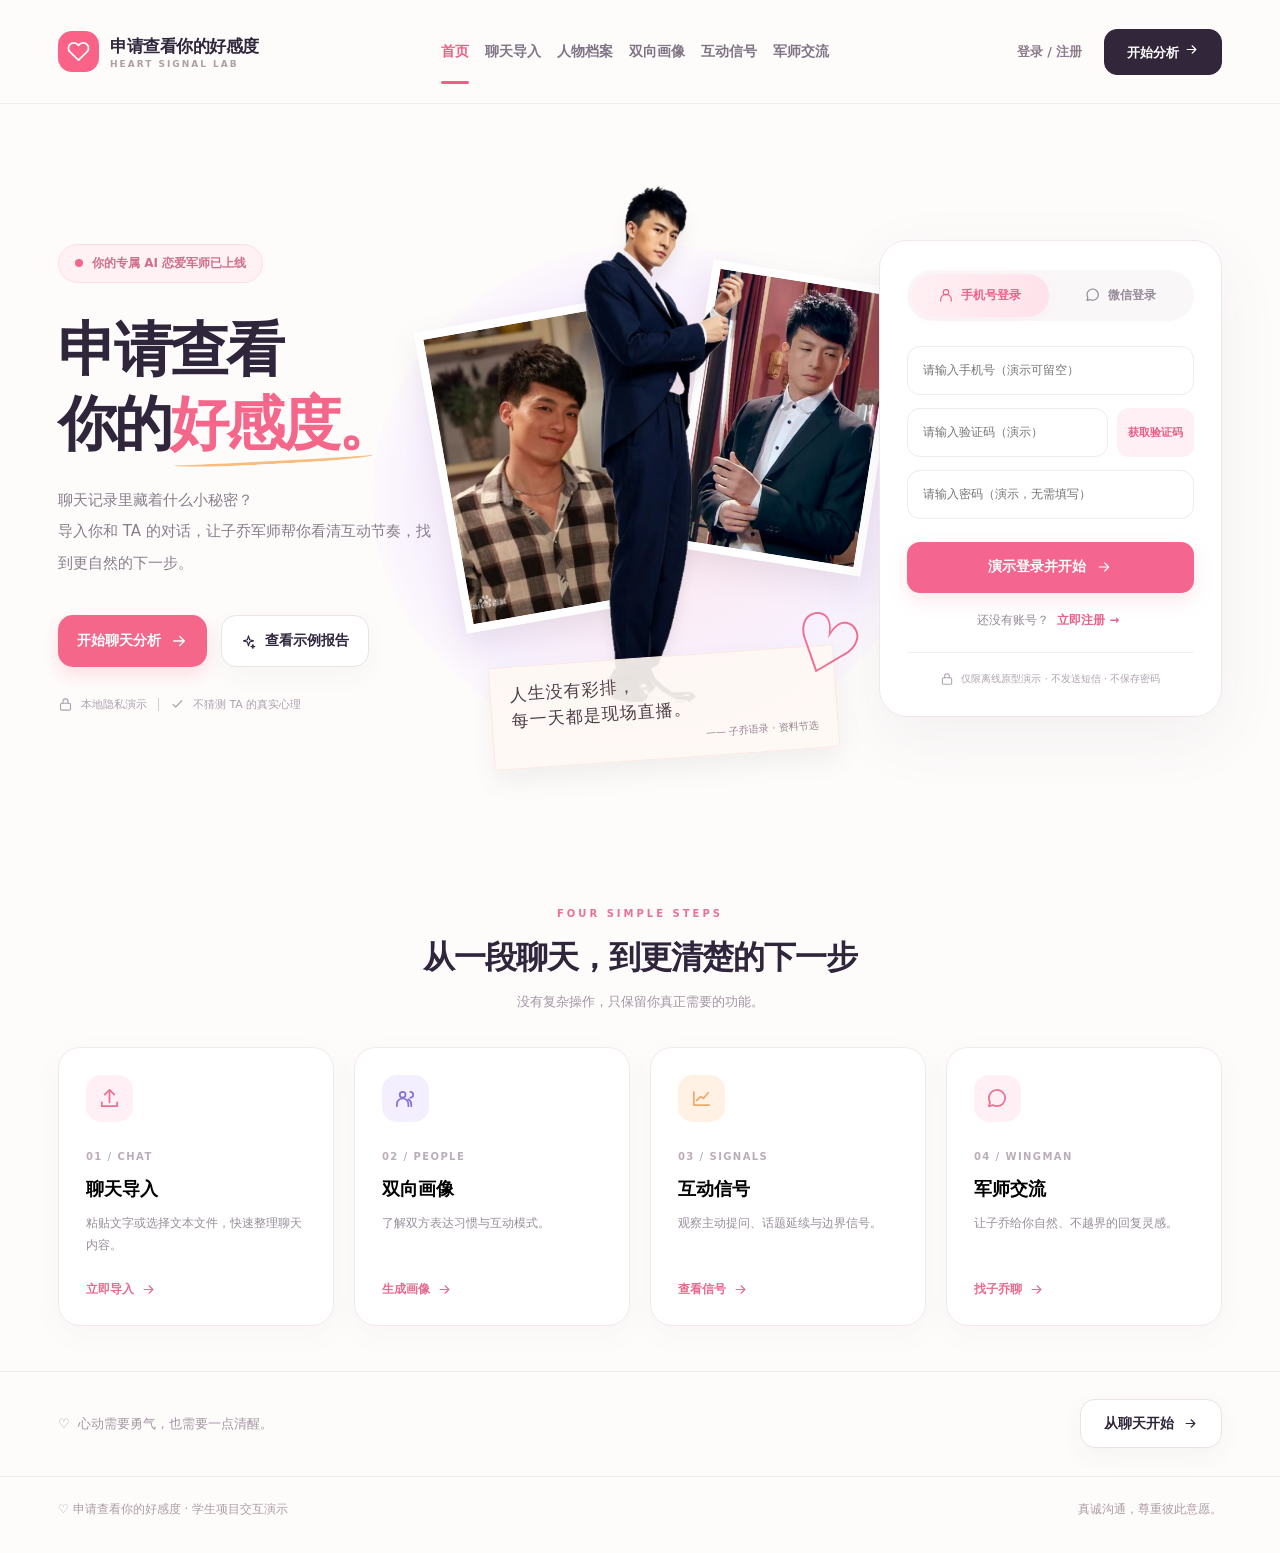
==== docs/index.html @ 42675499 "feat: deploy V6 frontend to GitHub Pages" ====
<!doctype html>
<html lang="zh-CN">
<head>
  <meta charset="UTF-8" />
  <meta name="viewport" content="width=device-width, initial-scale=1.0" />
  <meta name="theme-color" content="#fff9f4" />
  <meta name="description" content="申请查看你的好感度｜用温柔又清醒的方式，读懂聊天里的互动信号。" />
  <title>申请查看你的好感度 · 人物档案三段式 V6</title>
  <link rel="stylesheet" href="styles.css" />
  <link rel="stylesheet" href="refinement.css" />
  <link rel="stylesheet" href="wizard.css" />
</head>
<body>
  <div class="background-blobs" aria-hidden="true"><span></span><span></span><span></span></div>
  <div id="app"></div>
  <div id="toast" class="toast" role="status" aria-live="polite"></div>
  <script src="app.js"></script>
</body>
</html>
---- docs/styles.css ----
:root{--bg:#fff9f4;--paper:#fffdfb;--white:#fff;--ink:#30243a;--muted:#897e8c;--pink:#f76889;--pink-dark:#e84e75;--pale-pink:#ffedf2;--violet:#7964dc;--pale-violet:#f0edff;--peach:#ffede2;--yellow:#ffe49e;--line:#eee6e7;--green:#2e987c;--green-bg:#eaf9f2;--danger:#d75862;--danger-bg:#fff0f0;--shadow:0 22px 65px rgba(88,52,82,.085);--soft-shadow:0 9px 28px rgba(85,53,86,.06);--radius:24px}
*{box-sizing:border-box}html{scroll-behavior:smooth}body{margin:0;min-height:100vh;background:var(--bg);font-family:Inter,"SF Pro Display","PingFang SC","Microsoft YaHei",system-ui,sans-serif;color:var(--ink);-webkit-font-smoothing:antialiased}button,input,textarea,select{font:inherit}button{cursor:pointer}a{text-decoration:none;color:inherit}button:focus-visible,a:focus-visible,input:focus-visible,textarea:focus-visible,select:focus-visible{outline:3px solid #b6a8ff;outline-offset:3px}::selection{background:#ffd5df;color:#442238}.background-blobs{position:fixed;inset:0;z-index:-1;pointer-events:none;overflow:hidden}.background-blobs span{position:absolute;border-radius:50%;filter:blur(55px);opacity:.46}.background-blobs span:nth-child(1){width:430px;height:430px;background:#ffe2d7;top:-160px;right:-80px}.background-blobs span:nth-child(2){width:380px;height:380px;background:#e8e4ff;top:480px;left:-220px}.background-blobs span:nth-child(3){width:360px;height:360px;background:#fff0bc;bottom:-240px;right:10%}.site-header{height:86px;display:flex;align-items:center;justify-content:space-between;gap:24px;max-width:1240px;padding:0 28px;margin:auto}.brand{display:flex;align-items:center;gap:11px;font-size:17px;font-weight:900;letter-spacing:-.5px;white-space:nowrap}.brand-icon{height:41px;width:41px;border-radius:15px;display:grid;place-items:center;background:#fa6387;color:#fff;box-shadow:0 6px 15px #f7688947;transform:rotate(-8deg)}.brand small{display:block;font-size:9px;font-weight:900;letter-spacing:2.6px;color:#b19ea5;margin-top:1px}.nav-links{display:flex;gap:35px;align-items:center;color:#716477;font-size:13px;font-weight:700}.nav-links button{border:0;background:transparent;color:inherit;font-weight:700;padding:8px 0}.nav-links button:hover{color:var(--pink)}.nav-action{border:1px solid var(--ink);background:var(--ink);color:white;border-radius:14px;padding:12px 22px;font-size:13px;font-weight:800;transition:.2s}.nav-action:hover{transform:translateY(-2px);box-shadow:0 8px 18px #30243a30}.max{max-width:1240px;padding:0 28px;margin:0 auto}.hero{min-height:627px;display:grid;grid-template-columns:1.04fr .96fr;align-items:center;gap:25px;padding-top:34px;padding-bottom:55px}.eyebrow{display:inline-flex;align-items:center;gap:9px;background:#fff0e9;border:1px solid #ffded5;padding:9px 15px;border-radius:50px;color:#ca6b6d;font-size:12px;font-weight:800;letter-spacing:.8px}.tiny-dot{height:8px;width:8px;background:var(--pink);border-radius:50%}.hero h1{font-size:clamp(48px,5.25vw,77px);font-weight:950;line-height:1.24;letter-spacing:-3px;margin:26px 0 19px}.hero h1 .special{display:inline-block;color:var(--pink);position:relative}.special:after{content:"";position:absolute;left:3%;right:3%;height:9px;border-radius:50%;border-bottom:4px solid #f8bd7e;bottom:-6px;transform:rotate(-3deg)}.hero p{max-width:495px;font-size:16px;line-height:2.08;color:#776f7b;margin:0 0 30px}.hero-ctas{display:flex;gap:13px;align-items:center;flex-wrap:wrap}.btn{border:0;display:inline-flex;align-items:center;justify-content:center;gap:9px;border-radius:15px;padding:14px 23px;font-size:14px;font-weight:850;min-height:49px;transition:transform .2s,box-shadow .2s,background .2s;white-space:nowrap}.btn:hover:not(:disabled){transform:translateY(-2px)}.btn:disabled{opacity:.45;cursor:not-allowed}.btn-primary{background:var(--pink);color:#fff;box-shadow:0 8px 18px #f7688933}.btn-primary:hover{background:var(--pink-dark);box-shadow:0 12px 25px #f7688955}.btn-dark{background:var(--ink);color:#fff}.btn-white{border:1px solid #ede2e5;background:#fff;color:var(--ink);box-shadow:var(--soft-shadow)}.btn-soft{background:var(--pale-violet);color:#5a47b1}.btn-outline{border:1px solid #e4dce2;background:transparent;color:#756978}.btn-sm{padding:9px 14px;font-size:12px;min-height:36px;border-radius:11px}.hero-proof{display:flex;align-items:center;gap:12px;margin-top:31px;color:#998d98;font-size:12px}.proof-stars{display:flex;gap:5px;color:#e9aa42}.hero-art{height:520px;position:relative;display:flex;align-items:center;justify-content:center}.hero-stage{position:absolute;width:90%;height:89%;background:#f4eaff;border-radius:48% 52% 42% 58%/49% 38% 62% 51%;transform:rotate(7deg);top:32px;right:10px}.hero-dots{position:absolute;inset:10px;background-image:radial-gradient(#e2c8d8 1.5px,transparent 1.5px);background-size:22px 22px;mask-image:linear-gradient(110deg,transparent 16%,black 80%);opacity:.35}.hero-visual-card{position:absolute;width:320px;height:382px;border-radius:28px;box-shadow:0 28px 65px #4e2a5430;background:var(--white);transform:rotate(-6deg);top:67px;left:calc(50% - 160px);padding:22px;z-index:2}.hero-visual-top{display:flex;align-items:center;justify-content:space-between;padding-bottom:15px;border-bottom:1px dashed #f0e8ea}.mini-signal{background:var(--green-bg);color:var(--green);padding:5px 9px;border-radius:8px;font-size:10px;font-weight:800}.hero-bubbles{display:flex;flex-direction:column;gap:12px;padding:25px 0 12px}.bubble{font-size:12px;line-height:1.6;border-radius:14px;padding:12px 14px;max-width:88%;font-weight:600}.bubble.left{align-self:flex-start;background:#f7f3f8;color:#726475;border-bottom-left-radius:4px}.bubble.right{align-self:flex-end;background:#fbe4ed;color:#ab4166;border-bottom-right-radius:4px}.bubble-note{font-size:10px;color:#9a8c99;text-align:center;margin-top:3px}.float-note{position:absolute;z-index:5;box-shadow:0 13px 36px #6d476f28;background:#fff;border:1px solid #fff3f4;border-radius:17px;padding:13px 17px;display:flex;align-items:center;gap:11px;font-size:12px;font-weight:800}.float-note.top{top:33px;right:-11px;transform:rotate(7deg)}.float-note.bottom{bottom:35px;left:-10px;transform:rotate(5deg)}.float-icon{display:grid;place-items:center;background:var(--pale-pink);color:var(--pink);width:33px;height:33px;border-radius:11px}.hero-star{position:absolute;font-size:30px;color:#f5a63c;z-index:4}.hero-star.one{top:12%;left:7%}.hero-star.two{bottom:13%;right:2%;color:#ec82a3;font-size:40px}.mascot-hero{position:absolute;width:215px;height:213px;z-index:4;right:-20px;bottom:21px;filter:drop-shadow(0 16px 10px #c98ba23f)}.section{padding-top:56px;padding-bottom:62px}.section-title{text-align:center;margin:0 0 38px}.section-title .kicker,.kicker{color:var(--pink);letter-spacing:3px;text-transform:uppercase;font-size:11px;font-weight:900}.section-title h2{font-size:clamp(27px,3vw,38px);letter-spacing:-1.5px;margin:12px 0}.section-title p{font-size:14px;color:var(--muted);line-height:1.8}.feature-grid{display:grid;grid-template-columns:repeat(3,1fr);gap:18px}.feature-card{background:#fff;border:1px solid #f1e8e9;border-radius:24px;padding:30px;min-height:228px;box-shadow:var(--soft-shadow)}.feature-symbol{width:52px;height:52px;border-radius:17px;display:grid;place-items:center;margin-bottom:26px}.feature-symbol.pink{background:var(--pale-pink);color:var(--pink)}.feature-symbol.purple{background:var(--pale-violet);color:var(--violet)}.feature-symbol.orange{background:#fff0d8;color:#e9a13e}.feature-card h3{font-size:18px;margin:0 0 10px}.feature-card p{font-size:13px;line-height:1.85;color:var(--muted);margin:0}.process-panel{background:#31243c;border-radius:32px;margin-top:80px;min-height:255px;color:#fff;display:grid;grid-template-columns:1.1fr 1.4fr;align-items:center;gap:35px;padding:42px 53px;position:relative;overflow:hidden}.process-panel:after{content:"♡";position:absolute;right:-10px;bottom:-117px;font-size:260px;color:#fff1;transform:rotate(-15deg)}.process-panel h3{font-size:28px;line-height:1.5;margin:10px 0}.process-panel p{font-size:12px;color:#d1c5d7;line-height:1.9;margin:0}.process-steps{display:flex;align-items:center;gap:9px;position:relative;z-index:2;justify-content:flex-end}.process-step{border:1px solid #ffffff26;background:#ffffff12;border-radius:15px;min-width:106px;padding:15px 12px;color:#fff;font-size:12px;font-weight:800}.process-step span{display:block;color:#e48fad;font-size:11px;margin-bottom:11px}.process-arrow{color:#f6a5b5}.privacy-band{display:flex;gap:17px;align-items:center;background:#fff2eb;border:1px solid #ffded4;border-radius:19px;padding:19px 24px;margin-top:36px}.privacy-band .privacy-icon{color:#d77f64}.privacy-band strong{font-size:13px}.privacy-band p{margin:4px 0 0;font-size:12px;color:#997b7c;line-height:1.6}.footer{border-top:1px solid #efe4e2;padding:24px 0 35px;margin-top:60px;color:#ab9ca4;font-size:12px}.footer .max{display:flex;align-items:center;justify-content:space-between;gap:15px}.workspace-shell{max-width:1280px;margin:30px auto 0;padding:0 28px;display:grid;grid-template-columns:240px 1fr;gap:25px;align-items:start;min-height:670px}.sidebar{background:#fff;border:1px solid #f1e7e9;box-shadow:var(--soft-shadow);border-radius:24px;padding:24px 14px;position:sticky;top:18px}.sidebar-title{font-size:10px;font-weight:900;letter-spacing:1.8px;color:#b4a9b0;padding:0 14px;margin-bottom:17px}.step-list{display:flex;flex-direction:column;gap:5px}.step-link{width:100%;border:0;background:transparent;display:flex;align-items:center;gap:11px;text-align:left;padding:14px 13px;color:#8d8290;border-radius:13px;font-size:13px;font-weight:760}.step-link .step-icon{height:32px;width:32px;border-radius:11px;display:grid;place-items:center;background:#faf6f7;color:#a69aaa;flex:none}.step-link.active{background:#ffecf1;color:#df527b}.step-link.active .step-icon{background:#fff;color:#ec638d}.step-link:hover:not(.active){background:#faf7fa;color:#604d65}.sidebar-sep{height:1px;background:#f1e9ea;margin:21px 14px}.sidebar-mascot{background:linear-gradient(145deg,#f2edff,#ffeef2);padding:15px;border-radius:19px;margin:0 3px}.sidebar-mascot .mascot-svg{width:100px;height:100px;display:block;margin:-2px auto 0}.sidebar-mascot strong{font-size:13px;display:block;text-align:center}.sidebar-mascot p{font-size:11px;color:#8a738b;text-align:center;line-height:1.6;margin:6px 0}.workspace-main{min-width:0;animation:fadeUp .34s ease}.page-heading{display:flex;justify-content:space-between;align-items:flex-start;gap:20px;margin:8px 0 25px}.page-heading h1{font-size:32px;letter-spacing:-1.4px;line-height:1.3;margin:9px 0 8px}.page-heading p{font-size:13px;color:var(--muted);line-height:1.8;margin:0}.page-heading .eyebrow{font-size:10px;padding:7px 11px;letter-spacing:.6px}.page-heading-right{display:flex;align-items:center;gap:8px;flex-wrap:wrap;justify-content:flex-end}.panel{background:#fff;border:1px solid #f0e6e8;border-radius:24px;box-shadow:var(--soft-shadow);padding:25px}.panel h2,.panel h3{letter-spacing:-.3px}.panel-header{display:flex;align-items:center;justify-content:space-between;gap:12px;margin-bottom:18px}.panel-header h2{font-size:16px;margin:0}.panel-header small{font-size:11px;color:#a69ba6}.layout-2{display:grid;grid-template-columns:1.55fr 1fr;gap:19px}.layout-2.equal{grid-template-columns:repeat(2,minmax(0,1fr))}.stack{display:flex;flex-direction:column;gap:19px}.pill{display:inline-flex;align-items:center;gap:6px;padding:7px 11px;border-radius:99px;background:#f7f3f7;color:#8c7e8e;font-size:11px;font-weight:780}.pill.green{background:var(--green-bg);color:var(--green)}.pill.pink{background:var(--pale-pink);color:var(--pink-dark)}.pill.purple{background:var(--pale-violet);color:#6c54c9}.pill.orange{background:#fff2dd;color:#ba7e2e}.pill.red{background:var(--danger-bg);color:var(--danger)}.field{display:flex;flex-direction:column;gap:7px}.field label{font-size:12px;font-weight:800;color:#766c77}.field input,.field select{border:1px solid #e9e1e7;background:#fff;border-radius:11px;padding:12px 13px;color:var(--ink);min-width:0;outline:none;transition:border .2s}.field input:focus,.field select:focus,.editor:focus{border-color:#be9fff;box-shadow:0 0 0 3px #be9fff24}.field-grid{display:grid;grid-template-columns:repeat(2,minmax(0,1fr));gap:15px;margin-bottom:19px}.import-tabs{display:flex;gap:8px;margin-bottom:14px}.tab{border:0;background:#f7f5f8;color:#9b8fa0;font-size:12px;font-weight:800;border-radius:11px;padding:10px 14px}.tab.active{background:var(--pale-pink);color:var(--pink-dark)}.editor{display:block;resize:vertical;width:100%;min-height:268px;background:#fffaf9;border:1.5px dashed #eccfd9;border-radius:16px;padding:18px;color:#544755;font-size:13px;line-height:1.9;outline:none}.editor::placeholder{color:#b7a9ad}.editor-footer{display:flex;justify-content:space-between;align-items:center;gap:10px;margin-top:12px;flex-wrap:wrap}.editor-footer small{color:#ab9daa;font-size:11px}.file-label{display:inline-flex;align-items:center;gap:6px;border:1px solid #eee3e7;border-radius:10px;padding:10px 13px;font-size:12px;font-weight:800;cursor:pointer;color:#6f6074;background:#fff}.file-label:hover{background:#fff4f7}.upload-file{position:absolute;opacity:0;width:1px;height:1px}.import-actions{display:flex;justify-content:flex-end;gap:10px;align-items:center;margin-top:20px;flex-wrap:wrap}.helper{font-size:12px;line-height:1.8;color:#968894}.preview-messages{display:flex;flex-direction:column;gap:13px;min-height:215px}.preview-chat{max-width:85%;display:flex;flex-direction:column;gap:5px}.preview-chat.self{align-self:flex-end;align-items:flex-end}.preview-chat.other{align-self:flex-start}.preview-chat .who{color:#ad9faa;font-size:10px}.preview-chat .say{font-size:12px;line-height:1.7;padding:10px 13px;background:#f6f3fa;border-radius:13px;border-bottom-left-radius:4px;word-break:break-word}.preview-chat.self .say{background:#ffe9f1;border-bottom-left-radius:13px;border-bottom-right-radius:4px}.no-data{text-align:center;padding:43px 15px;color:#a596a5;font-size:12px;line-height:1.7}.no-data .empty-icon{width:47px;height:47px;margin:0 auto 11px;display:grid;place-items:center;background:#f8f3f8;border-radius:15px}.info-note{border-radius:14px;background:#f7f5fe;color:#7d7098;padding:14px;font-size:11px;line-height:1.8;display:flex;gap:10px}.info-note .note-icon{flex:none;color:#8b78d8}.info-note.red{background:#fff1f1;color:#bb616b}.result-banner{border-radius:22px;padding:24px;background:linear-gradient(115deg,#f8eefe,#fff2ed);display:flex;justify-content:space-between;align-items:center;gap:15px;overflow:hidden}.result-banner .main{font-size:18px;font-weight:900}.result-banner p{font-size:12px;line-height:1.8;color:#8b758e;margin:5px 0 0}.result-banner .heart-sticker{font-size:56px;line-height:1;color:#eb78a1;transform:rotate(15deg)}.portrait-grid{display:grid;grid-template-columns:1fr 1fr;gap:20px}.portrait-card{background:#fff;border:1px solid #f0e6e8;box-shadow:var(--soft-shadow);border-radius:24px;overflow:hidden}.portrait-top{height:164px;position:relative;display:flex;align-items:center;justify-content:center}.portrait-top.me{background:#eeeafe}.portrait-top.them{background:#ffe9ec}.portrait-avatar{height:102px;width:102px;border:6px solid #ffffffac;border-radius:50%;display:grid;place-items:center;font-size:55px;box-shadow:0 7px 22px #553b6925}.portrait-card .portrait-info{padding:22px 23px 26px}.portrait-name{display:flex;justify-content:space-between;align-items:center;gap:9px;margin-bottom:5px}.portrait-name h2{font-size:20px;margin:0}.portrait-sub{color:#9c8e9b;font-size:12px;margin:0 0 18px}.metric-row{display:flex;align-items:center;justify-content:space-between;border-top:1px solid #f3eef0;padding:11px 0;color:#7b707e;font-size:12px}.metric-row b{color:#493a50;font-size:13px}.tag-row{display:flex;gap:7px;flex-wrap:wrap;margin-top:14px}.insight-strip{background:#fff7ea;border:1px solid #ffebc8;border-radius:19px;padding:18px 21px;font-size:12px;line-height:1.9;color:#8d7154;display:flex;gap:13px}.insight-strip strong{color:#674a35}.circle-block{display:flex;align-items:center;justify-content:center;flex-direction:column;gap:8px;padding:18px 0 5px}.score-ring{width:175px;height:175px;display:grid;place-items:center;border-radius:50%;background:conic-gradient(var(--pink) calc(var(--score)*1%),#f7edf2 0);position:relative}.score-ring::before{content:"";position:absolute;inset:15px;background:#fff;border-radius:50%}.score-center{position:relative;text-align:center}.score-center b{font-size:58px;letter-spacing:-3px;line-height:1;color:#3b2d43}.score-center small{color:#ab9aa9;font-weight:900;font-size:16px}.score-center span{display:block;font-size:11px;color:#a499a2;margin-top:8px}.ring-label{font-size:11px;color:#9c8d9b;text-align:center;line-height:1.7}.tiny-metrics{display:grid;grid-template-columns:repeat(3,1fr);gap:7px;margin-top:14px}.tiny-metric{background:#fbf8fa;border-radius:14px;padding:14px 7px;text-align:center}.tiny-metric b{display:block;font-size:21px}.tiny-metric span{color:#a297a2;font-size:10px}.bar-item{margin:0 0 18px}.bar-head{display:flex;justify-content:space-between;align-items:center;font-size:12px;color:#786d7d;margin:0 0 9px}.bar-head b{color:#54465b}.bar-track{height:9px;background:#f5f0f3;border-radius:99px;overflow:hidden}.bar-fill{height:100%;border-radius:99px;background:linear-gradient(90deg,#ffb6c7,#f76889);transition:width .5s ease}.bar-fill.violet{background:linear-gradient(90deg,#b5a7f9,#7964dc)}.bar-fill.orange{background:linear-gradient(90deg,#f9d58e,#edae55)}.bar-fill.green{background:linear-gradient(90deg,#9adccc,#50b197)}.signal-list{display:flex;flex-direction:column;gap:12px}.signal-item{border:1px solid #f1e9ec;border-radius:17px;padding:16px;display:flex;gap:12px}.signal-icon{height:35px;width:35px;flex:none;display:grid;place-items:center;border-radius:11px;background:#eaf9f2;color:var(--green)}.signal-icon.warn{background:#fff2e3;color:#ca8950}.signal-icon.red{background:#fff0f0;color:#d75862}.signal-item strong{display:block;font-size:13px;margin:0 0 5px}.signal-item p{font-size:11px;color:#958796;line-height:1.8;margin:0}.quote-box{border-left:3px solid #ed91b1;margin-top:9px;padding:7px 12px;background:#fff9fb;font-size:12px;color:#8f647b;border-radius:0 8px 8px 0;line-height:1.7;word-break:break-word}.muted{color:var(--muted)}.timeline{display:grid;grid-template-columns:repeat(3,minmax(0,1fr));gap:16px;margin-top:18px}.timeline-step{border-radius:19px;border:1px solid #eee6ea;background:white;padding:19px;position:relative}.timeline-step:not(:last-child):after{content:"→";position:absolute;right:-14px;top:47%;color:#bcaab7;z-index:2;font-size:20px}.timeline-step .num{font-weight:950;font-size:11px;color:#e087a4;letter-spacing:1px}.timeline-step h3{font-size:16px;margin:10px 0}.timeline-step p{font-size:11px;line-height:1.8;color:#9b8d9a;margin:0}.response-card{border:1px solid #f0e6ea;border-radius:16px;padding:17px;margin:0 0 13px;background:#fff;transition:.2s}.response-card:hover{border-color:#eea5be;background:#fffafc}.response-head{display:flex;align-items:center;justify-content:space-between;gap:9px;margin-bottom:9px}.response-card p{font-size:13px;line-height:1.9;color:#5c4e5e;margin:0 0 11px;word-break:break-word}.response-foot{display:flex;align-items:center;justify-content:space-between;gap:12px}.response-foot small{font-size:11px;color:#a498a5;line-height:1.6}.advisor-layout{display:grid;grid-template-columns:minmax(0,1fr) 270px;gap:19px}.chat-panel{background:#fff;box-shadow:var(--soft-shadow);border:1px solid #f0e6e8;border-radius:25px;overflow:hidden;display:flex;flex-direction:column;min-height:640px}.chat-topbar{display:flex;align-items:center;gap:12px;border-bottom:1px solid #f4ebed;padding:17px 20px}.avatar-small{height:43px;width:43px;border-radius:13px;background:#ffedf4;display:grid;place-items:center;font-size:27px}.chat-topbar h3{margin:0 0 4px;font-size:14px}.chat-topbar p{margin:0;font-size:10px;color:#a497a5}.chat-topbar .online{height:7px;width:7px;background:#72bba5;border-radius:50%;display:inline-block;margin-right:5px}.chat-scroll{flex:1;max-height:470px;overflow-y:auto;padding:25px 24px;display:flex;flex-direction:column;gap:16px;background:linear-gradient(#fffdfc,#fff)}.chat-msg{display:flex;align-items:flex-end;gap:9px;max-width:87%}.chat-msg.me{align-self:flex-end;flex-direction:row-reverse}.chat-msg.bot{align-self:flex-start}.chat-msg .speaker{display:grid;place-items:center;border-radius:10px;height:33px;width:33px;flex:none;background:#fff0f3;font-size:20px}.chat-msg.me .speaker{background:#f0edff}.chat-msg .message{font-size:12px;line-height:1.85;padding:14px 16px;background:#f8f5f8;color:#544958;border-radius:17px;border-bottom-left-radius:4px;white-space:pre-wrap;word-break:break-word}.chat-msg.me .message{background:#fce4ed;color:#763c56;border-radius:17px;border-bottom-right-radius:4px}.chat-composer{border-top:1px solid #f3eaee;padding:17px 20px;background:#fff}.quick-questions{display:flex;gap:7px;overflow:auto;padding-bottom:13px;scrollbar-width:thin}.quick-questions button{white-space:nowrap;border:1px solid #eee3e9;background:#fff;color:#857786;border-radius:50px;padding:8px 11px;font-size:11px}.quick-questions button:hover{background:#ffedf2;color:#df527b}.composer-row{display:flex;gap:9px}.composer-input{flex:1;border:1px solid #eee3e9;background:#fffbfc;border-radius:12px;padding:13px;font-size:12px;outline:none;min-width:0}.composer-input:focus{border-color:#ee9fb7}.send-btn{height:43px;width:46px;border:0;background:var(--pink);color:white;border-radius:12px;display:grid;place-items:center}.advisor-profile{background:linear-gradient(155deg,#f5efff,#ffecf2);border:1px solid #efdded;border-radius:24px;padding:22px;text-align:center}.advisor-profile .mascot-svg{width:170px;height:170px}.advisor-profile h3{margin:7px 0 4px;font-size:19px}.advisor-profile .title{font-size:11px;color:#a286a3}.advisor-profile p{font-size:12px;color:#8c7e90;line-height:1.9}.advisor-profile .motto{display:inline-block;color:#bb6282;background:#fff9;border-radius:12px;padding:10px 14px;font-size:11px;font-weight:800;line-height:1.7}.advisor-hints{background:#fff;border:1px solid #f0e6e8;border-radius:22px;padding:21px;margin-top:17px;font-size:12px;line-height:1.8;color:#8d8091}.advisor-hints h3{font-size:14px;margin:0 0 9px;color:var(--ink)}.toast{position:fixed;bottom:26px;left:50%;transform:translate(-50%,30px);opacity:0;pointer-events:none;z-index:1000;color:#fff;background:#34273e;padding:12px 19px;border-radius:14px;font-size:12px;font-weight:800;box-shadow:0 13px 35px #3928443d;transition:opacity .24s,transform .24s}.toast.show{opacity:1;transform:translate(-50%,0)}.illustration-caption{font-size:11px;color:#b4a6af;letter-spacing:.3px}.empty-state{background:#fff;border:1px solid #f1e7e9;border-radius:25px;padding:70px 25px;text-align:center;box-shadow:var(--soft-shadow)}.empty-state .huge{font-size:65px}.empty-state h2{font-size:23px;letter-spacing:-.8px}.empty-state p{max-width:490px;margin:0 auto 22px;font-size:13px;color:var(--muted);line-height:1.9}.step-controls{display:flex;justify-content:space-between;align-items:center;gap:15px;margin-top:22px}.step-controls .muted{font-size:11px}.disclaimer{font-size:11px;color:#a292a0;line-height:1.8}.signal-detail-grid{display:grid;grid-template-columns:.89fr 1.11fr;gap:18px}.example-badge{font-size:10px;color:#b69da7;background:#fff3f6;border-radius:7px;padding:5px 7px;font-weight:900;margin-left:7px}.mbti-note{font-size:11px;color:#a394a2;line-height:1.8;margin-top:11px}.check-row{display:flex;gap:8px;align-items:flex-start;color:#8c7b88;font-size:11px;line-height:1.7;margin-top:15px}.check-row input{margin-top:3px;accent-color:var(--pink);flex:none}.mini-section-title{font-size:12px;font-weight:900;color:#594a5b;letter-spacing:1px;margin:0 0 15px}.heart-chart{height:110px;display:flex;align-items:end;gap:10px;border-bottom:1px solid #eee5ea;padding:0 5px 0}.heart-chart .column{flex:1;display:flex;align-items:end;justify-content:center;height:100%;position:relative}.heart-chart .column span{display:block;width:70%;border-radius:8px 8px 0 0;background:linear-gradient(#f6afc4,#f16c96);min-height:10px}.chart-labels{display:flex;gap:10px;margin-top:8px;padding:0 5px;font-size:9px;color:#b6a9b5}.chart-labels span{flex:1;text-align:center}.privacy-link{background:none;border:none;color:#947e94;font-size:12px;font-weight:750;padding:0}.privacy-link:hover{color:var(--pink)}@keyframes fadeUp{from{opacity:0;transform:translateY(8px)}to{opacity:1;transform:translateY(0)}}
@media(max-width:1100px){.hero h1{font-size:58px}.hero-art{transform:scale(.92)}.float-note.top{right:-3px}.process-panel{grid-template-columns:1fr;gap:16px}.process-steps{justify-content:flex-start}.advisor-layout{grid-template-columns:1fr}.advisor-side{display:grid;grid-template-columns:1fr 1fr;gap:16px}.advisor-hints{margin:0}}@media(max-width:850px){.nav-links{gap:17px}.hero{grid-template-columns:1fr;gap:0;padding-top:48px}.hero h1{font-size:clamp(48px,9vw,68px)}.hero-art{transform:scale(.9);margin:0 auto;width:min(100%,480px);height:470px}.feature-grid{grid-template-columns:1fr}.feature-card{min-height:auto}.workspace-shell{grid-template-columns:1fr;margin-top:10px}.sidebar{position:static;padding:12px;overflow-x:auto}.sidebar-title,.sidebar-sep,.sidebar-mascot{display:none}.step-list{flex-direction:row;min-width:max-content}.step-link{padding:10px 12px}.step-link .step-icon{height:28px;width:28px}.layout-2,.signal-detail-grid{grid-template-columns:1fr}}@media(max-width:600px){.max,.site-header,.workspace-shell{padding-left:17px;padding-right:17px}.site-header{height:74px}.brand{font-size:14px}.brand small{font-size:8px;letter-spacing:1.3px}.brand-icon{height:36px;width:36px}.nav-links{display:none}.nav-action{font-size:11px;padding:10px 12px}.hero{padding-top:31px;padding-bottom:5px}.hero h1{font-size:46px;letter-spacing:-2px}.hero p{font-size:14px;line-height:1.95}.hero-art{width:100%;height:400px;transform:scale(.83);transform-origin:top center;margin-bottom:-70px}.hero-visual-card{top:25px}.float-note.top{right:-28px}.mascot-hero{right:-33px}.section{padding-top:50px;padding-bottom:28px}.process-panel{margin-top:39px;padding:30px 23px}.process-panel h3{font-size:23px}.process-steps{overflow:auto}.process-step{min-width:99px}.privacy-band{align-items:flex-start}.footer .max{flex-direction:column;align-items:flex-start}.page-heading{flex-direction:column;gap:12px;margin-top:13px}.page-heading h1{font-size:28px}.panel{padding:19px}.field-grid,.portrait-grid,.timeline,.layout-2.equal,.advisor-side{grid-template-columns:1fr}.portrait-top{height:145px}.timeline-step:not(:last-child):after{display:none}.result-banner{padding:19px}.result-banner .heart-sticker{font-size:34px}.chat-panel{min-height:530px}.chat-scroll{max-height:440px;padding:16px}.chat-msg{max-width:95%}.chat-msg .message{font-size:12px}.tiny-metric b{font-size:18px}.sidebar{margin:0 -1px}.step-link{font-size:11px}.step-controls{flex-direction:column;align-items:stretch}.step-controls button{width:100%}}@media(prefers-reduced-motion:reduce){*,*::before,*::after{animation-duration:.01ms!important;scroll-behavior:auto!important;transition-duration:.01ms!important}}
---- docs/refinement.css ----
:root{--bg:#fefcfb;--paper:#fff;--ink:#30263c;--pink:#f4678b;--pink-dark:#e8587d;--line:#f1e8ec;--shadow:0 20px 55px rgba(72,50,70,.055);--soft-shadow:0 8px 26px rgba(72,50,70,.045)}
body{background:#fefcfb}.background-blobs{display:none}.max{max-width:1470px;padding-left:58px;padding-right:58px}.v4-header{height:104px;max-width:1470px;padding:0 58px;border-bottom:1px solid #f3ebef;background:#fefcfb}.brand-icon{transform:none;box-shadow:none;border-radius:14px}.brand{font-size:17px}.brand small{font-size:9px;letter-spacing:2px}.nav-links{gap:42px}.nav-links button{font-size:14px;color:#807586}.nav-links button.current{color:#f05d85;position:relative}.nav-links button.current:after{content:"";position:absolute;height:3px;background:#f05d85;left:0;right:0;bottom:-15px;border-radius:10px}.nav-action{border-radius:13px;background:#32263b}
.v4-hero{display:grid;grid-template-columns:1.07fr 1.11fr .97fr;gap:18px;align-items:center;min-height:750px;padding-top:52px;padding-bottom:54px;overflow:hidden}.v4-copy{position:relative;z-index:5}.v4-copy h1{font-size:clamp(50px,4.6vw,75px);letter-spacing:-3px;line-height:1.26;margin:30px 0 24px}.v4-copy h1 .special{position:relative;color:var(--pink);white-space:nowrap}.v4-copy h1 .special:after{content:'';position:absolute;height:5px;width:89%;border-bottom:3px solid #f8bd7e;bottom:-6px;left:2%;transform:rotate(-3deg)}.v4-copy p{line-height:2.1;color:#877d8b;font-size:15px;margin-bottom:36px}.v4-copy .eyebrow{font-size:12px;background:#fff1f4;border:1px solid #ffdde6;color:#ce7089;letter-spacing:0;padding:10px 16px}.v4-copy .hero-ctas{gap:14px}.v4-copy .btn{min-height:52px;padding:13px 19px}.v4-trust{display:flex;align-items:center;gap:8px;color:#aba1ad;font-size:11px;margin-top:30px}.v4-trust span{width:1px;height:13px;background:#d8cbd4;margin:0 3px}
.v4-collage{height:585px;min-width:0;position:relative;overflow:visible;isolation:isolate}.v4-soft-glow{position:absolute;z-index:-1;left:-22%;right:-18%;top:10%;bottom:4%;border-radius:50%;background:radial-gradient(ellipse,#fde3e9 0%,#f7efff 59%,transparent 76%);opacity:.85}.v4-photo{position:absolute;background:#fff;border:8px solid white;box-shadow:0 12px 31px #6f506d20;overflow:hidden}.v4-photo img{height:100%;width:100%;object-fit:cover;display:block}.v4-photo-left{left:-5%;top:22%;height:305px;width:195px;transform:rotate(-10deg);z-index:1}.v4-photo-right{right:-7%;top:15%;height:290px;width:194px;transform:rotate(9deg);z-index:1}.v4-hero-actor{position:absolute;left:50%;transform:translateX(-51%);top:-20px;height:545px;width:auto;z-index:3;filter:drop-shadow(0 12px 7px #55414b16)}.v4-hand-heart{position:absolute;right:-1%;top:72%;font-size:80px;color:#ed7193;transform:rotate(20deg);z-index:5;line-height:1}.v4-note{position:absolute;z-index:4;left:8%;right:5%;bottom:12px;background:#fff9f5e8;padding:15px 19px;transform:rotate(-4deg);box-shadow:0 12px 25px #65526715;border-radius:4px;border:1px solid #f9e9e5}.v4-note span{display:block;font-size:17px;letter-spacing:1px;color:#4e3e47;font-family:'KaiTi','STKaiti',serif;line-height:1.55}.v4-note small{display:block;text-align:right;color:#93828e;margin-top:4px;font-size:10px}
.v4-preview{border:1px solid #f0e9ec;border-radius:26px;padding:26px 22px;background:#fff;box-shadow:0 24px 65px #71536e0e;position:relative;z-index:6;margin-left:8px}.v4-preview-top{display:flex;align-items:center;gap:11px;padding-bottom:21px;border-bottom:1px solid #f2edf0}.v4-preview-icon{height:39px;width:39px;background:#fff0f4;border-radius:12px;color:#f17d9c;display:grid;place-items:center;flex:none}.v4-preview-top strong{display:block;font-size:14px;white-space:nowrap}.v4-preview-top small{display:block;font-size:11px;color:#a99caa;margin-top:4px}.v4-demo-pill{margin-left:auto;padding:7px 9px;background:#ecf9f2;border-radius:99px;color:#4dad8c;font-size:10px;white-space:nowrap}.v4-demo-pill i{display:inline-block;background:#55c69c;height:6px;width:6px;border-radius:99px;margin-right:3px}.v4-preview-bubbles{padding:25px 0 21px;display:flex;flex-direction:column;gap:15px}.v4-bubble{padding:13px 15px;border-radius:14px;font-size:12px;line-height:1.65;max-width:94%}.v4-bubble.from-ta{align-self:flex-start;background:#f8f6f9;color:#726977;border-bottom-left-radius:4px}.v4-bubble.from-me{align-self:flex-end;background:#ffedf2;color:#ad5671;border-bottom-right-radius:4px}.v4-preview-bottom{display:flex;align-items:center;gap:11px;width:100%;border:0;color:#7660c1;background:#f8f5ff;text-align:left;padding:17px 15px;border-radius:14px;font-size:12px;font-weight:800}.v4-preview-bottom svg:last-child{margin-left:auto}
.v4-feature-block{padding-top:48px;padding-bottom:45px}.v4-section-intro{text-align:center;margin-bottom:36px}.v4-section-intro>span{font-size:10px;font-weight:850;color:#e77399;letter-spacing:3px}.v4-section-intro h2{font-size:32px;letter-spacing:-1px;margin:15px 0 12px}.v4-section-intro p{font-size:13px;color:#a294a3}.v4-features{display:grid;grid-template-columns:repeat(4,1fr);gap:20px}.v4-features button{display:block;text-align:left;background:#fff;border:1px solid #f1e9ed;border-radius:22px;padding:27px;box-shadow:0 9px 30px #6647680a;transition:transform .2s,box-shadow .2s}.v4-features button:hover{transform:translateY(-4px);box-shadow:0 16px 35px #66476817}.v4-feature-icon{height:47px;width:47px;border-radius:15px;background:#fff0f5;color:#ed7092;display:grid;place-items:center;margin-bottom:23px}.v4-features button:nth-child(2) .v4-feature-icon{background:#f3efff;color:#8971d2}.v4-features button:nth-child(3) .v4-feature-icon{background:#fff2e4;color:#edaa6b}.v4-features button>span{font-size:10px;color:#bbadb9;letter-spacing:1.4px;font-weight:800}.v4-features h3{font-size:18px;margin:13px 0 9px}.v4-features p{font-size:12px;color:#988d99;line-height:1.8;min-height:47px}.v4-features b{color:#e96a8e;font-size:12px;display:flex;gap:7px;align-items:center;margin-top:21px}.v4-bottom-line{border-top:1px solid #efe8ec;padding-top:27px;padding-bottom:28px;display:flex;align-items:center;justify-content:space-between;gap:20px;color:#a396a2;font-size:13px}
.v4-workspace{background:linear-gradient(180deg,#fefcfb,#fffcfc);min-height:calc(100vh - 180px)}.v4-work-inner{padding-top:45px;padding-bottom:70px}.v4-page-heading{padding:10px 0 42px;display:flex;align-items:center;justify-content:space-between;gap:25px}.v4-page-heading h1{font-size:clamp(32px,3vw,43px);letter-spacing:-1.3px;margin:14px 0 9px}.v4-page-heading p{font-size:14px;line-height:1.9;color:#948795;max-width:700px}.v4-overline{font-size:10px;font-weight:850;letter-spacing:2px;color:#df7799}.v4-heading-right{display:flex;align-items:center;gap:12px}.v4-heading-signet{height:66px;width:66px;border-radius:21px;background:#fff0f4;color:#f27398;display:grid;place-items:center}.v4-heading-face{height:76px;width:69px;border-radius:18px;object-fit:cover;object-position:50% 15%}.v4-workspace .layout-2{gap:26px}.v4-workspace .stack{gap:24px}.v4-workspace .panel{border-radius:23px;border:1px solid #f1e9ed;box-shadow:0 9px 32px #62456108}.v4-workspace .result-banner,.v4-workspace .chat-panel{border:1px solid #f0e7ed;box-shadow:0 11px 35px #674d680d}.v4-workspace .panel-header h2{font-size:17px}.v4-workspace .step-controls{margin-top:36px}
.v4-advisor-grid{display:grid;grid-template-columns:minmax(0,1.12fr) minmax(340px,.88fr);align-items:start;gap:27px}.v4-chat-panel{min-width:0}.v4-advisor-aside{display:grid;gap:23px}.v4-advisor-head{background:#fff7fa;border:1px solid #f8e9ef;border-radius:22px;padding:30px 32px}.v4-advisor-head>span{font-size:10px;letter-spacing:2px;color:#dc8fa5;font-weight:800}.v4-advisor-head h2{font-size:32px;line-height:1.3;margin:12px 0}.v4-advisor-head em{font-style:normal;color:#ed7192}.v4-advisor-head p{font-size:13px;color:#a18b9b}.v4-advisor-aside .response-card{padding:16px;margin-top:12px}.v4-advisor-aside .response-card p{line-height:1.75;font-size:12px}.v4-pet{position:fixed;bottom:6px;right:20px;z-index:30;display:flex;align-items:flex-end;filter:drop-shadow(0 6px 9px #704f6e22);pointer-events:none}.v4-pet img{height:185px;width:auto}.v4-pet-speech{position:absolute;bottom:111px;right:105px;width:145px;background:#fff;padding:11px 13px;border:1px solid #f4e7ed;border-radius:14px;box-shadow:0 5px 20px #775d7617;color:#594955;font-weight:700;font-size:11px}.v4-pet-speech small{display:block;font-size:9px;color:#b6a7b5;font-weight:400;margin-top:4px}.footer{margin-top:0;border-color:#f2ebee}
@media(max-width:1250px){.v4-header{padding:0 30px}.max{padding-left:30px;padding-right:30px}.v4-hero{grid-template-columns:1fr 1fr;gap:10px}.v4-copy{grid-column:1}.v4-collage{grid-column:2}.v4-preview{grid-column:1/-1;max-width:650px;width:100%;margin:0 auto 20px}.v4-collage{height:540px}.v4-hero-actor{height:480px}.v4-features{grid-template-columns:repeat(2,1fr)}.nav-links{gap:20px}}
@media(max-width:780px){.v4-header{height:78px}.v4-header .nav-links{display:none}.v4-header .nav-action{padding:10px 15px}.v4-hero{grid-template-columns:1fr;padding-top:40px;gap:15px}.v4-copy,.v4-collage,.v4-preview{grid-column:1}.v4-copy h1{font-size:clamp(44px,8.8vw,64px)}.v4-copy p{font-size:13px}.v4-collage{height:505px;max-width:490px;width:100%;margin:10px auto}.v4-preview{max-width:520px}.v4-features{grid-template-columns:1fr 1fr}.v4-advisor-grid{grid-template-columns:1fr}.v4-work-inner{padding-top:20px}.v4-page-heading{align-items:flex-start}.v4-pet img{height:125px}.v4-pet-speech{display:none}}
@media(max-width:550px){.max{padding-left:19px;padding-right:19px}.v4-header{padding:0 19px}.brand{font-size:13px}.brand small{font-size:7px}.v4-hero{padding-bottom:28px}.v4-collage{height:430px}.v4-hero-actor{height:410px;top:-4px}.v4-photo-left{left:4%;width:140px;height:215px}.v4-photo-right{right:0;width:140px;height:215px}.v4-note{left:10%;bottom:3px}.v4-note span{font-size:13px}.v4-preview{padding:18px}.v4-features{grid-template-columns:1fr}.v4-feature-block{padding-top:20px}.v4-section-intro h2{font-size:25px}.v4-bottom-line{display:block}.v4-bottom-line button{margin-top:16px}.v4-page-heading{display:block;padding-bottom:25px}.v4-heading-right{margin-top:13px}.v4-workspace .layout-2{display:block}.v4-workspace .stack{margin-bottom:20px}.v4-pet{display:none}.v4-advisor-head{padding:20px}}

.v4-chat-panel .avatar-small.avatar-photo{width:43px;height:43px;flex:0 0 43px;overflow:hidden}.v4-chat-panel .avatar-small.avatar-photo img{width:100%;height:100%;object-fit:cover;object-position:50% 18%;display:block}.v4-chat-panel .chat-topbar>div:nth-child(2){min-width:0}.v4-chat-panel .chat-topbar>div:nth-child(2) h3{font-size:14px}

/* V5 screens: consistently airy pastel navigation and independent modules */
.v5-nav-right{display:flex;gap:16px;align-items:center}.v5-profile-link{border:0;background:transparent;color:#8d7c8c;font-weight:700;font-size:13px;white-space:nowrap}.v5-profile-link:hover,.v5-profile-link.selected{color:#f15d87}.v5-home-login{background:#fff;border:1px solid #f1e8ed;border-radius:28px;padding:29px 27px;box-shadow:0 20px 65px rgba(79,57,83,.065);min-width:0;z-index:8;margin-left:4px}.v5-login-tabs,.v5-auth-switch{background:#faf7f9;border-radius:999px;padding:4px;display:grid;grid-template-columns:1fr 1fr;gap:3px;margin-bottom:25px}.v5-login-tabs button,.v5-auth-switch button{padding:13px 10px;border:0;background:transparent;border-radius:99px;color:#968b99;font-weight:750;font-size:12px;display:flex;align-items:center;gap:7px;justify-content:center;white-space:nowrap}.v5-login-tabs .active,.v5-auth-switch .active{background:linear-gradient(100deg,#fff0f4,#ffe1ea);color:#ec6389;box-shadow:0 3px 11px #f6b7c51c}.v5-auth-fields{display:grid;gap:13px}.v5-auth-fields label{display:block;min-width:0}.v5-auth-fields input{box-sizing:border-box;width:100%;height:49px;border:1px solid #f0e9ee;background:#fff;border-radius:13px;padding:0 15px;outline:none;color:#524259;font-size:12px}.v5-auth-fields input:focus{border-color:#ef8eaa;box-shadow:0 0 0 3px #fdf0f5}.v5-code-line{display:flex;gap:9px;min-width:0}.v5-code-line label{flex:1;min-width:0}.v5-code-line button{border:0;background:#fff0f5;color:#e75c85;padding:0 11px;border-radius:12px;font-size:11px;font-weight:800;white-space:nowrap}.v5-login-submit{display:flex;align-items:center;justify-content:center;gap:10px;width:100%;height:51px;margin-top:23px;background:#f4668f;border:0;border-radius:13px;color:white;font-weight:800;font-size:14px;box-shadow:0 7px 19px #f48aa535}.v5-login-submit:hover{background:#e95580}.v5-signup-line{text-align:center;color:#928795;font-size:12px;margin-top:19px}.v5-signup-line button,.v5-text-button{border:0;background:transparent;color:#e85f88;font-weight:800;padding:0 4px}.v5-login-disclaimer{display:flex;justify-content:center;align-items:center;gap:7px;color:#aea2ae;font-size:10px;border-top:1px solid #f4edf1;padding-top:18px;margin-top:23px;line-height:1.6;text-align:center}.v5-wechat-placeholder{padding:20px 8px 15px;min-height:180px;display:grid;justify-items:center;align-content:center;gap:10px;color:#987d9b}.v5-wechat-placeholder strong{font-size:15px;color:#3c2c46}.v5-wechat-placeholder span{font-size:11px;line-height:1.7;text-align:center}.v5-auth-page{min-height:690px;display:grid;grid-template-columns:1fr 470px;gap:110px;align-items:center;padding-top:52px;padding-bottom:65px}.v5-auth-left h1{font-size:clamp(46px,4.5vw,70px);line-height:1.28;letter-spacing:-2px;margin:23px 0}.v5-auth-left h1 span,.v5-profile-header h1 span{color:#f3668c}.v5-auth-left>p{font-size:15px;color:#8d8190;line-height:2;max-width:500px}.v5-auth-actor{height:250px;position:relative;display:flex;align-items:center}.v5-auth-actor img{position:absolute;left:10%;height:265px;top:6px;filter:drop-shadow(0 12px 10px #55415e22)}.v5-actor-note{margin-left:50%;width:200px;padding:22px;background:#fff;border:1px solid #f7edf1;border-radius:16px;box-shadow:0 10px 28px #6644690c;color:#635665;font-size:14px;line-height:1.8;transform:rotate(-4deg)}.v5-auth-form{padding:40px;background:#fff;border-radius:32px;border:1px solid #f1e6ed;box-shadow:0 22px 70px #62496312}.v5-form-top{text-align:center;margin-bottom:25px}.v5-form-top span{font-size:10px;font-weight:900;letter-spacing:2px;color:#ed7d9b}.v5-form-top h2{font-size:29px;margin:11px 0}.v5-form-top p{font-size:12px;color:#9c8f9d}.v5-auth-form .v5-auth-switch{max-width:280px;margin:0 auto 17px}.v5-auth-form .v5-login-tabs{margin-bottom:20px}
.v5-profile-page{background:#fefcfb;padding-top:28px;padding-bottom:55px}.v5-profile-header{display:flex;justify-content:space-between;align-items:center;gap:40px;padding-top:35px;padding-bottom:30px}.v5-profile-header h1{font-size:clamp(38px,3.8vw,56px);line-height:1.28;margin:22px 0 15px}.v5-profile-header p{color:#9a8998;font-size:13px;line-height:1.9;max-width:650px}.v5-profile-illustration{display:flex;align-items:center;position:relative;min-width:330px;justify-content:center;height:200px;border-radius:28px;background:#fff4f8;border:1px solid #f8e8ef}.v5-profile-illustration img{height:210px;position:absolute;left:15px;bottom:0}.v5-profile-illustration div{margin-left:130px;width:140px}.v5-profile-illustration b{font-size:14px}.v5-profile-illustration p{font-size:12px;line-height:1.8}.v5-profile-grid{display:grid;grid-template-columns:1fr 1fr;gap:22px}.v5-profile-card{padding:27px;background:#fff;border:1px solid #f0e8ee;border-radius:25px;box-shadow:0 9px 30px #7556750b;min-width:0}.v5-panel-head{display:flex;align-items:center;gap:12px;margin-bottom:24px}.v5-panel-head h2{font-size:18px;margin:0 0 4px}.v5-panel-head p{font-size:11px;color:#aa9cab}.v5-panel-icon{width:44px;height:44px;flex:none;display:grid;place-items:center;border-radius:15px}.v5-panel-icon.pink{background:#fff0f5;color:#f27094}.v5-panel-icon.lilac{background:#f5f1ff;color:#8d72d9}.v5-panel-icon.peach{background:#fff2e8;color:#e5a064}.v5-field-grid{display:grid;grid-template-columns:1fr 1fr;gap:16px}.v5-field{display:flex;flex-direction:column;min-width:0;gap:8px}.v5-field span,.v5-sub-label{font-size:12px;color:#55465c;font-weight:750}.v5-field input,.v5-field select,.v5-field textarea{box-sizing:border-box;width:100%;border:1px solid #eee5ec;border-radius:12px;background:#fff;padding:12px 14px;color:#57495d;font-size:12px;outline:none;font-family:inherit}.v5-field input,.v5-field select{height:45px}.v5-field textarea{line-height:1.8;resize:vertical}.v5-field input:focus,.v5-field select:focus,.v5-field textarea:focus{border-color:#ef8caa;box-shadow:0 0 0 3px #fff1f5}.v5-sub-label{margin:21px 0 12px}.v5-chips,.v5-goals{display:flex;gap:8px;flex-wrap:wrap}.v5-chip,.v5-goals button{font-size:11px;border:1px solid #f0e8ed;padding:9px 13px;border-radius:99px;background:#fff;color:#8d8191;font-weight:700}.v5-chip.active,.v5-goals button.active{background:#fff0f5;border-color:#ffbbcf;color:#ed5e88}.v5-goals{margin-bottom:26px}.v5-goals button{display:flex;gap:6px;align-items:center}.v5-relation-card .v5-field:not(.v5-field-grid .v5-field){margin-top:19px}.v5-profile-note{margin-top:28px;display:flex;gap:10px;font-size:11px;line-height:1.7;color:#9f93a0;background:#fff9fb;border:1px solid #f8edf1;padding:12px;border-radius:12px}.v5-profile-actions{display:flex;align-items:center;justify-content:space-between;gap:18px;margin-top:25px;padding-top:23px;border-top:1px solid #f1e8ed}.v5-profile-actions>div:first-child{display:grid;gap:7px}.v5-profile-actions b{font-size:14px}.v5-profile-actions span{color:#aaa0ad;font-size:12px}.v5-profile-actions>div:last-child{display:flex;gap:10px;flex-wrap:wrap}.v5-context-strip{display:flex;gap:11px;align-items:center;background:#fff7fa;border:1px solid #ffe2ec;color:#ad6481;padding:14px 18px;border-radius:14px;margin-bottom:22px;font-size:12px}.v5-context-strip button{margin-left:auto;border:0;background:transparent;color:#e8628a;font-weight:800}.sr-only{position:absolute;width:1px;height:1px;padding:0;margin:-1px;overflow:hidden;clip:rect(0,0,0,0);white-space:nowrap;border:0}
@media(max-width:1250px){.v5-auth-page{gap:30px;grid-template-columns:1fr 430px}.v5-home-login{padding:24px 20px}.v5-login-tabs button{font-size:11px}.v5-nav-right{gap:10px}}
@media(max-width:900px){.v5-auth-page{grid-template-columns:1fr}.v5-auth-left{display:none}.v5-auth-form{max-width:560px;width:100%;margin:auto}.v5-profile-header{display:block}.v5-profile-illustration{display:none}.v5-profile-grid{grid-template-columns:1fr}.v5-profile-actions{flex-direction:column;align-items:flex-start}}
@media(max-width:780px){.v5-nav-right .v5-profile-link{font-size:12px}.v5-home-login{max-width:540px;width:100%;margin:auto}.v4-hero .v5-home-login{grid-column:1}.v5-auth-page{padding-top:25px}}
@media(max-width:550px){.v5-nav-right{gap:6px}.v5-nav-right .nav-action{display:none}.v5-field-grid{grid-template-columns:1fr}.v5-profile-card{padding:19px}.v5-auth-form{padding:23px}.v5-profile-actions>div:last-child{display:grid;width:100%}.v5-profile-actions button{width:100%}}

.v5-context-in-results{position:relative;border-radius:18px;border:1px solid #f6e4ee;background:#fff8fb;padding:16px 22px;margin-bottom:20px;display:flex;flex-wrap:wrap;column-gap:18px;align-items:start}.v5-context-in-results strong{font-size:13px;color:#d95d87;white-space:nowrap}.v5-context-in-results p{font-size:12px;line-height:1.9;color:#746574;flex:1;margin:0;min-width:200px}.v5-context-in-results small{width:100%;margin-top:8px;color:#b6a1af;font-size:11px}.v5-context-in-results button{border:0;background:transparent;color:#d95d87;font-weight:800;font-size:12px}
---- docs/wizard.css ----
/* V6 profile wizard — independent three-step guided questionnaire. */
.v4-header .nav-links{gap:26px}.v4-header .nav-links button{white-space:nowrap}
.wizard-page{min-height:calc(100vh - 150px);background:radial-gradient(ellipse at 16% 78%,rgba(247,232,252,.27),transparent 36%),linear-gradient(180deg,#fffdfc,#fdfbfc);padding-top:35px;padding-bottom:47px}
.wizard-top{display:grid;grid-template-columns:1fr auto 1fr;gap:20px;align-items:center;padding-bottom:24px;border-bottom:1px solid #f2e9ef}
.wizard-top-title{color:#b28b9e;font-size:11px;font-weight:850;letter-spacing:1.2px;white-space:nowrap}.wizard-top-spark{font-size:20px;vertical-align:middle;color:#f27094;margin-right:8px}
.wizard-stepper{display:flex;align-items:center;gap:8px}.wizard-step{display:inline-flex;align-items:center;gap:9px;padding:11px 17px;background:transparent;border:1px solid transparent;border-radius:999px;color:#988a98;font-size:13px;font-weight:800;white-space:nowrap}.wizard-step:hover{color:#e85b82}.wizard-step.active{background:#ffecf2;color:#dc5680;border-color:#ffe1e9;box-shadow:0 4px 17px #f87da91c}.wizard-step.complete{color:#b87d98}.wizard-step-number{width:25px;height:25px;background:#f5eff3;border-radius:50%;display:grid;place-items:center;flex:none;font-size:12px;color:#8f8191}.wizard-step.active .wizard-step-number{background:#fa7195;color:white}.wizard-step.complete .wizard-step-number{background:#fbe2ea;color:#e36e91}.wizard-connector{width:44px;height:1px;background:#eadfe7;display:block}
.wizard-progress{display:grid;gap:9px;justify-self:end;color:#ed5f87;font-size:13px}.wizard-progress strong{text-align:right;letter-spacing:1px}.wizard-progress-track{width:155px;height:6px;background:#f2eaef;border-radius:999px;overflow:hidden;display:block}.wizard-progress-track i{height:100%;display:block;border-radius:999px;background:linear-gradient(90deg,#fba8c1,#ee668f);transition:width .2s}
.wizard-layout{display:grid;grid-template-columns:minmax(285px,365px) minmax(0,1fr);gap:62px;padding-top:35px;align-items:start}.wizard-intro{padding:32px 0 16px;min-width:0}.wizard-intro-eyebrow{font-size:12px;display:inline-flex;gap:7px;align-items:center;padding:9px 15px;background:#fff0f5;color:#df688b;border:1px solid #ffe0e9;border-radius:999px;font-weight:750}.wizard-intro h1{font-size:clamp(34px,3.1vw,46px);line-height:1.45;letter-spacing:-1.7px;margin:25px 0 15px;font-weight:900}.wizard-intro h1 span{color:#f1668d;position:relative}.wizard-intro h1 span:after{content:'';position:absolute;left:0;bottom:-10px;width:100%;height:8px;border-radius:50%;border-bottom:3px solid #f1b482;transform:rotate(-3deg)}.wizard-intro>p{font-size:14px;color:#918493;line-height:2.05;margin:25px 0 0;max-width:340px}
.wizard-actor{position:relative;height:270px;margin:34px 0 0;overflow:hidden}.wizard-actor-halo{position:absolute;width:290px;height:250px;border-radius:50%;left:0;top:12px;background:radial-gradient(circle,#f5ecff 0%,#fff0f5 62%,transparent 71%);opacity:.85}.wizard-actor img{height:275px;width:auto;position:absolute;bottom:-4px;left:35px;filter:drop-shadow(0 16px 12px rgba(85,59,85,.1))}.wizard-heart-one{position:absolute;left:255px;top:25px;color:#f57eaa;font-size:48px;transform:rotate(12deg);font-family:Georgia}.wizard-quote{position:relative;margin:-6px 0 0 110px;padding:18px 21px 16px;background:#fff;border:1px solid #f5e7ee;border-radius:16px;box-shadow:0 12px 25px #5640580b;transform:rotate(-3deg);display:grid;gap:9px}.wizard-quote span{font-size:13px;color:#574358;font-weight:800;line-height:1.8}.wizard-quote small{font-size:10px;color:#b597a7;text-align:right}
.wizard-card{background:#fff;border:1px solid #f2e8ee;box-shadow:0 16px 65px rgba(83,57,81,.055);border-radius:28px;padding:30px 36px 22px;min-width:0}.wizard-card-top{display:flex;align-items:end;justify-content:space-between;gap:12px;padding-bottom:24px;border-bottom:1px solid #f6eef1}.wizard-card-en{font-size:10px;color:#f17b9b;font-weight:900;letter-spacing:2px}.wizard-card-top h2{font-size:26px;margin:7px 0 0;letter-spacing:-.6px}.wizard-card-top h2 small{font-size:12px;color:#aaa0ac;font-weight:600;margin-left:14px}.wizard-card-count{font-size:11px;color:#b4a6b2;white-space:nowrap}
.wizard-stage{padding-top:14px;min-height:520px}.wizard-motion-forward{animation:wizardIn .25s ease}.wizard-motion-backward{animation:wizardBack .25s ease}@keyframes wizardIn{from{opacity:.25;transform:translateX(14px)}to{opacity:1;transform:none}}@keyframes wizardBack{from{opacity:.25;transform:translateX(-14px)}to{opacity:1;transform:none}}
.wizard-section-kicker{display:flex;align-items:center;gap:12px;font-size:11px;font-weight:900;color:#ed779a;letter-spacing:1.1px;margin:11px 0 20px}.wizard-section-kicker span{font-size:11px;color:#b1a5b2;font-weight:600;letter-spacing:0}
.wizard-form-grid{display:grid;grid-template-columns:repeat(2,minmax(0,1fr));column-gap:24px;row-gap:18px}.wizard-question{padding:14px 0 17px;min-width:0;border-bottom:1px solid #f6eff2}.wizard-question-head{display:flex;gap:10px;align-items:center;min-width:0;flex-wrap:wrap;margin-bottom:13px}.wizard-q-index{font-size:10px;color:#ef7197;background:#fff0f5;border-radius:8px;padding:6px 8px;font-weight:900}.wizard-question-head strong{font-size:13px;color:#443547}.wizard-question-head small{font-size:10px;color:#b6a8b3;margin-left:auto}.wizard-answer{padding-left:0}.wizard-question .v5-field>span{color:#a79ba8;font-size:11px;font-weight:650}.wizard-question .v5-field input,.wizard-question .v5-field select,.wizard-question .v5-field textarea{border-radius:12px;border-color:#eee6ec;background:#fffdfd;font-size:12px}.wizard-question .v5-field input,.wizard-question .v5-field select{height:44px}.wizard-question .v5-field textarea{min-height:82px}.wizard-pills{display:flex;align-items:center;flex-wrap:wrap;gap:8px}.wizard-pill{padding:9px 14px;border-radius:999px;border:1px solid #eae4ea;color:#847886;background:#fff;font-size:12px;font-weight:690;display:inline-flex;align-items:center;gap:4px;transition:.15s}.wizard-pill:hover{border-color:#efabc0;background:#fff8fa;color:#db6486}.wizard-pill.is-selected{background:#fff0f5;border-color:#f6abc2;color:#dc557d}.wizard-pill svg{stroke-width:2.4}.wizard-divider{height:18px;border-bottom:1px dashed #f2e6ec;margin-bottom:7px}.wizard-question .v5-chips{gap:9px}.wizard-question .v5-chip{padding:9px 14px;font-size:12px;background:#fff;box-shadow:none}.wizard-question .v5-chip.active{background:#fff0f5}.wizard-small-note{font-size:11px;color:#a998a7;display:flex;gap:8px;align-items:center;line-height:1.65;background:#fff8fb;border:1px solid #fff0f4;padding:12px 15px;border-radius:12px;margin:18px 0 6px}
.wizard-bottom{display:flex;justify-content:space-between;align-items:center;flex-wrap:wrap;gap:15px;border-top:1px solid #f6eef2;margin-top:18px;padding-top:16px;color:#ae9ba9;font-size:10px}.wizard-bottom>span{display:inline-flex;align-items:center;gap:7px}.wizard-inline-tools{display:flex;gap:14px}.wizard-inline-tools button{padding:3px;background:none;border:0;font-size:11px;color:#cf7393;font-weight:730}.wizard-inline-tools button:hover{text-decoration:underline}.wizard-footer{padding-top:24px;display:flex;align-items:center;justify-content:space-between;gap:14px}.wizard-footer .btn{min-width:185px}.wizard-swipe-hint{display:flex;align-items:center;gap:7px;color:#a998a8;font-size:12px}
.wizard-event-list{display:grid;gap:9px}.wizard-event-row{display:grid;grid-template-columns:150px 1fr 35px;gap:9px}.wizard-event-row input{min-width:0;width:100%;height:42px;border:1px solid #efe6ed;background:#fffdfd;padding:8px 10px;border-radius:11px;font-size:11px;color:#5c5162}.wizard-event-row button{display:grid;place-items:center;border:0;background:#fff2f5;color:#d7688c;border-radius:11px}.wizard-add-event{border:1px dashed #f1b4ca;background:#fff8fb;color:#dd6587;padding:10px 14px;border-radius:11px;font-size:12px;display:flex;align-items:center;gap:8px;margin:10px 0}.wizard-memo{margin-top:14px}.wizard-memo .v5-field textarea{min-height:82px}.wizard-goals{display:flex;flex-wrap:wrap;gap:9px}.wizard-goals button{display:flex;align-items:center;gap:7px;padding:10px 13px;border-radius:12px;border:1px solid #efe5eb;background:#fff;color:#8c7e8c;font-size:12px}.wizard-goals button.active{background:#fff0f5;border-color:#f4b1c6;color:#d9577e}
@media(max-width:1320px){.v4-header .nav-links{gap:16px}.wizard-layout{grid-template-columns:minmax(245px,320px) minmax(0,1fr);gap:32px}.wizard-card{padding:27px 27px 21px}}
@media(max-width:1050px){.wizard-top{grid-template-columns:1fr;justify-items:center}.wizard-top-title{display:none}.wizard-progress{justify-self:center;display:none}.wizard-layout{grid-template-columns:1fr;gap:15px}.wizard-intro{padding:0}.wizard-intro>p{max-width:650px}.wizard-intro h1{font-size:36px}.wizard-actor,.wizard-quote{display:none}.wizard-card{max-width:900px;width:100%;margin:auto}.wizard-swipe-hint{display:none}}
@media(max-width:660px){.wizard-page{padding-top:18px}.wizard-top{padding-bottom:12px}.wizard-stepper{gap:0;width:100%;justify-content:center}.wizard-connector{width:12px}.wizard-step{padding:8px 9px;font-size:11px;gap:4px}.wizard-step-number{width:22px;height:22px}.wizard-layout{padding-top:20px}.wizard-intro-eyebrow{font-size:11px}.wizard-intro h1{font-size:30px;margin:12px 0}.wizard-intro>p{font-size:12px;margin:16px 0}.wizard-card{padding:20px 17px;border-radius:22px}.wizard-card-top h2{font-size:21px}.wizard-card-count{display:none}.wizard-form-grid{grid-template-columns:1fr;gap:0}.wizard-question{padding:13px 0}.wizard-question-head strong{font-size:12px}.wizard-pill{font-size:11px;padding:8px 10px}.wizard-footer{flex-direction:column-reverse;align-items:stretch}.wizard-footer .btn{width:100%}.wizard-event-row{grid-template-columns:1fr 34px}.wizard-event-row input[type=date]{grid-column:1;grid-row:1}.wizard-event-row input[type=text]{grid-column:1;grid-row:2}.wizard-event-row button{grid-column:2;grid-row:1/3}.wizard-bottom{align-items:start}.wizard-section-kicker span{display:none}}
@media(prefers-reduced-motion:reduce){.wizard-stage{animation:none}}
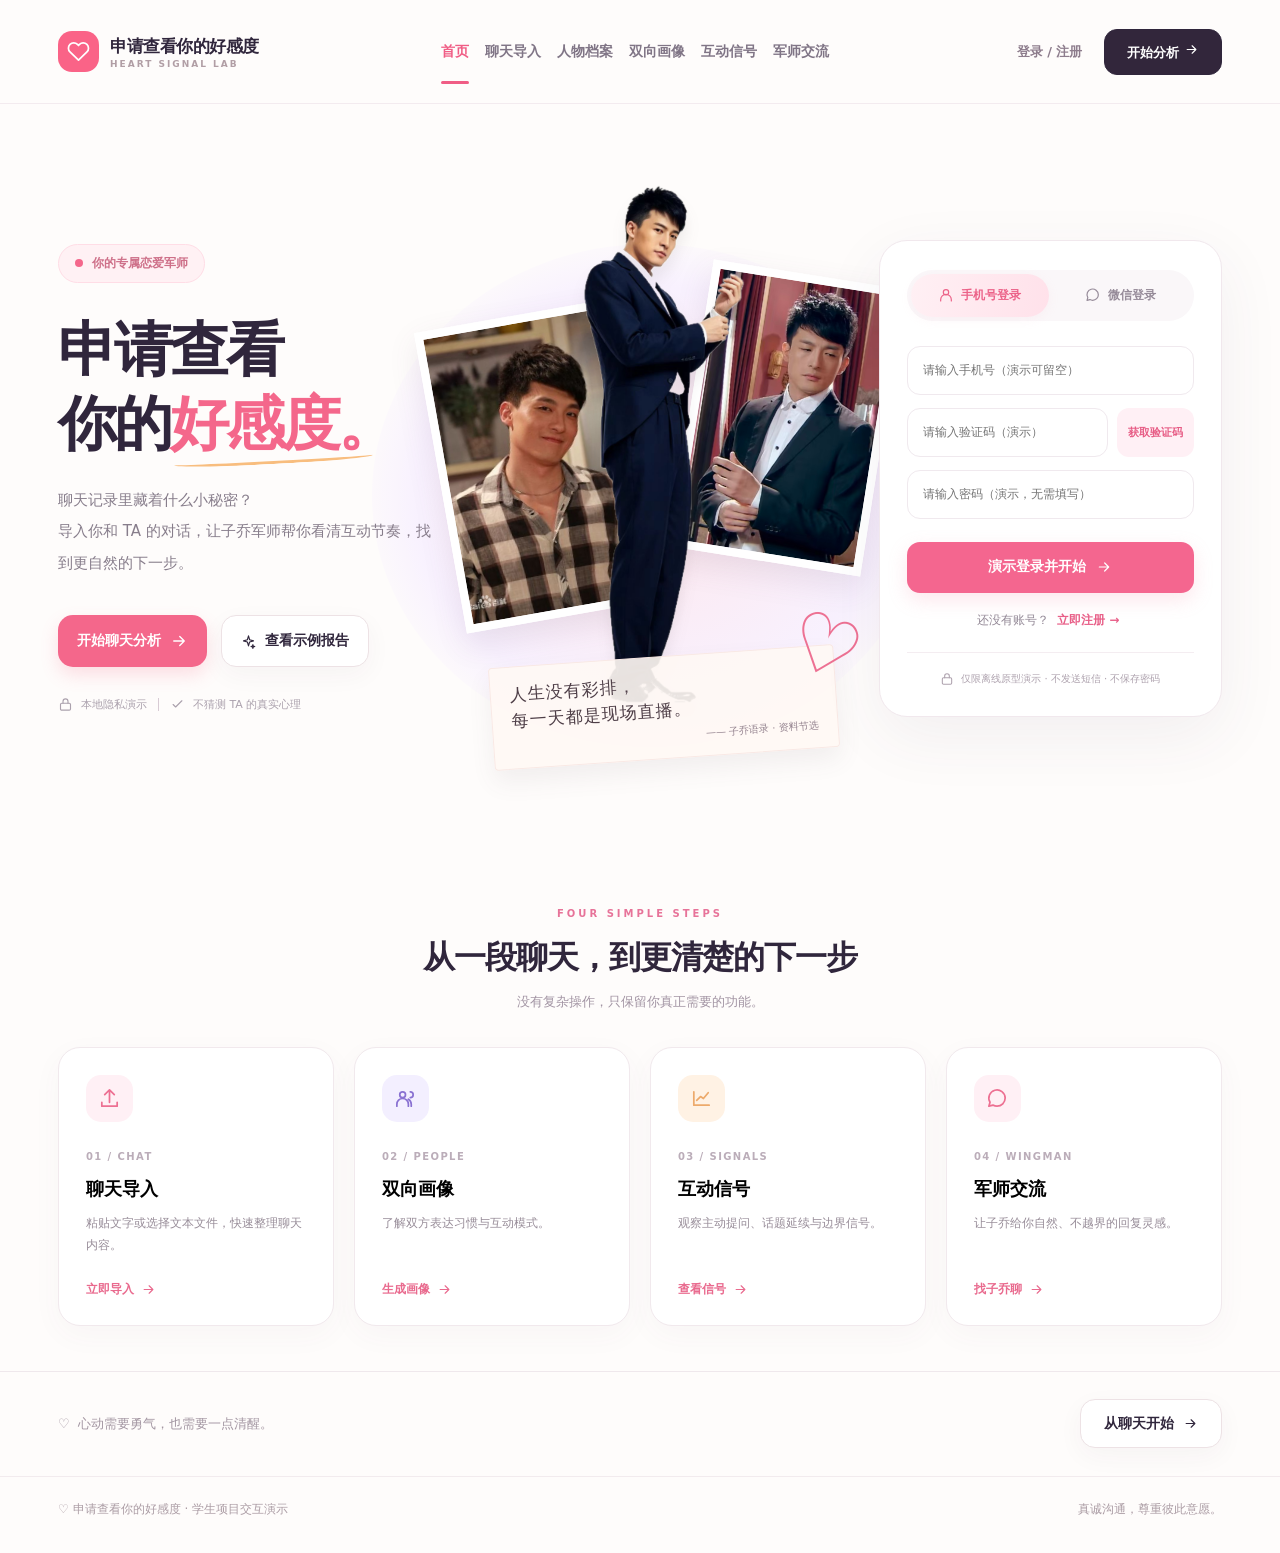
==== commit 8f1a8035: "fix: repair V6 frontend flows and add DeepSeek backend" ====
--- a/docs/index.html
+++ b/docs/index.html
@@ -3,6 +3,7 @@
 <head>
   <meta charset="UTF-8" />
   <meta name="viewport" content="width=device-width, initial-scale=1.0" />
+  <meta name="advisor-api-base" content="" />
   <meta name="theme-color" content="#fff9f4" />
   <meta name="description" content="申请查看你的好感度｜用温柔又清醒的方式，读懂聊天里的互动信号。" />
   <title>申请查看你的好感度 · 人物档案三段式 V6</title>
